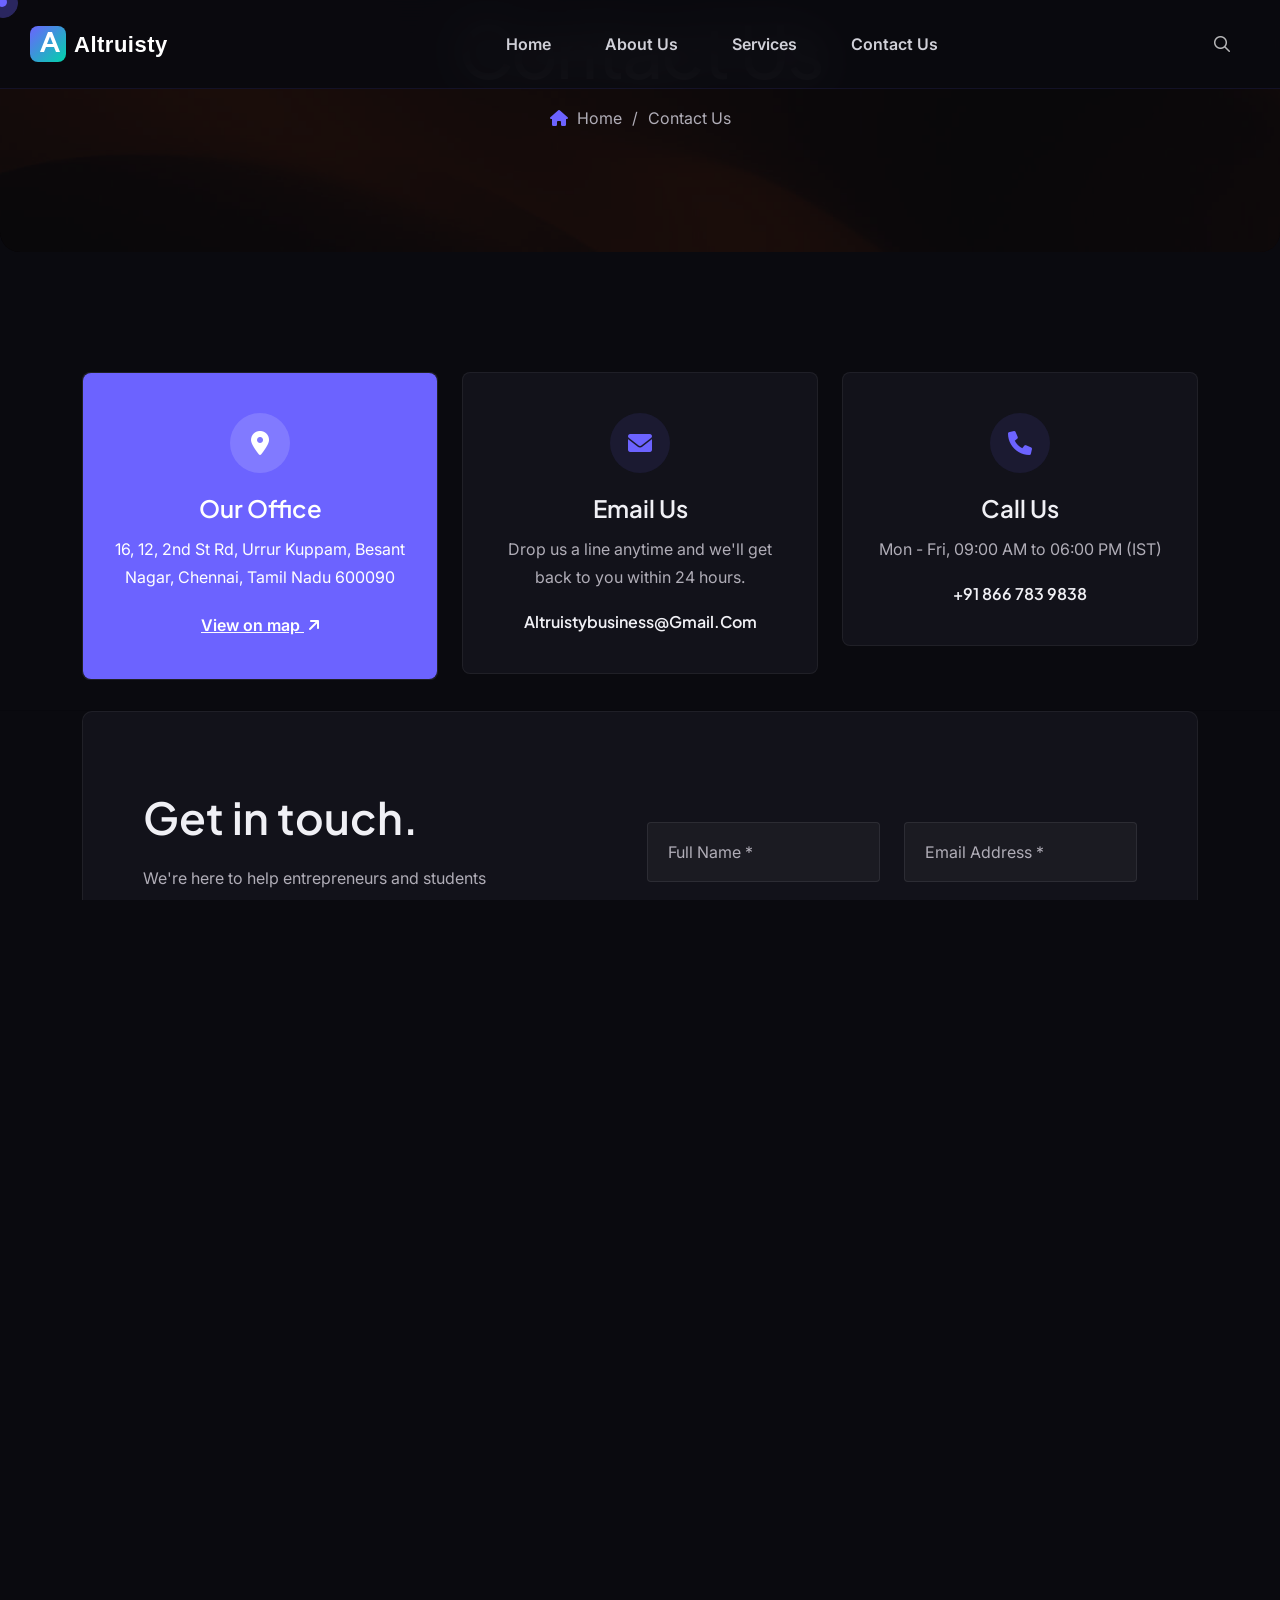
==== contact.html @ ba8b7175 "Final Commit" ====
﻿<!DOCTYPE html>
<html lang="en">
    <!--<< Header Area >>-->
    
<head>
        <!-- ========== Meta Tags ========== -->
        <meta charset="UTF-8">
        <meta http-equiv="X-UA-Compatible" content="IE=edge">
        <meta name="viewport" content="width=device-width, initial-scale=1">
        <meta name="author" content="Altruisty Innovation">
        <meta name="description" content="Altruisty - Empowering Future Leaders | Startup Services, Virtual Incubation &amp; Academic Empowerment">
        <!-- ======== Page title ============ -->
        <title>Altruisty - Empowering Future Leaders</title>
        <!--<< Favcion >>-->
        <link rel="shortcut icon" href="assets/img/favicon.svg">
        <!--<< Bootstrap min.css >>-->
        <link rel="stylesheet" href="assets/css/bootstrap.min.css">
        <!--<< All Min Css >>-->
        <link rel="stylesheet" href="assets/css/all.min.css">
        <!--<< Animate.css >>-->
        <link rel="stylesheet" href="assets/css/animate.css">
        <!--<< Magnific Popup.css >>-->
        <link rel="stylesheet" href="assets/css/magnific-popup.css">
        <!--<< MeanMenu.css >>-->
        <link rel="stylesheet" href="assets/css/meanmenu.css">
        <!--<< Swiper Bundle.css >>-->
        <link rel="stylesheet" href="assets/css/swiper-bundle.min.css">
        <!--<< Nice Select.css >>-->
        <link rel="stylesheet" href="assets/css/nice-select.css">
        <!--<< Main.css >>-->
        <link rel="stylesheet" href="assets/css/main.css">
    <!--<< Altruisty Dark Theme >>-->
    <link rel="stylesheet" href="assets/css/altruisty-dark.css?v=1771781971">
    </head>
    <body>

        <!-- Preloader Start -->
       <div id="preloader" class="preloader">
            <div class="animation-preloader">
                <div class="spinner">                
                </div>
                <div class="txt-loading">
                    <span data-text-preloader="A" class="letters-loading">A</span>
                    <span data-text-preloader="L" class="letters-loading">L</span>
                    <span data-text-preloader="T" class="letters-loading">T</span>
                    <span data-text-preloader="R" class="letters-loading">R</span>
                    <span data-text-preloader="U" class="letters-loading">U</span>
                    <span data-text-preloader="I" class="letters-loading">I</span>
                    <span data-text-preloader="S" class="letters-loading">S</span>
                    <span data-text-preloader="T" class="letters-loading">T</span>
                    <span data-text-preloader="Y" class="letters-loading">Y</span>
                </div>
                <p class="text-center">Loading</p>
            </div>
            <div class="loader">
                <div class="row">
                    <div class="col-3 loader-section section-left">
                        <div class="bg"></div>
                    </div>
                    <div class="col-3 loader-section section-left">
                        <div class="bg"></div>
                    </div>
                    <div class="col-3 loader-section section-right">
                        <div class="bg"></div>
                    </div>
                    <div class="col-3 loader-section section-right">
                        <div class="bg"></div>
                    </div>
                </div>
            </div>
        </div>

        <!-- Back To Top Start -->
        <button id="back-top" class="back-to-top">
            <i class="fa-regular fa-arrow-up"></i>
        </button>

        <!-- GT MouseCursor Start -->
        <div class="mouseCursor cursor-outer"></div>
        <div class="mouseCursor cursor-inner"></div>

       

        <!-- Header-Top Section Start -->
        <div class="header-top-section">
            <div class="container-fluid">
                <div class="header-top-wrapper">
                    <div class="header-left">
                         <ul class="list">
                            <li>
                                <i class="fa-solid fa-location-dot"></i>
                                Chennai, Tamil Nadu, India
                            </li>
                            <li>।</li>
                            <li>
                                <i class="fa-regular fa-envelope"></i>
                                <a href="mailto:altruistybusiness@gmail.com">altruistybusiness@gmail.com</a>
                            </li>
                        </ul>
                    </div>
                    <div class="header-right">
                        <span><i class="fa-regular fa-clock"></i> Mon–Fri 09:00 AM – 06:00 PM</span>
                            <div class="social-icon">
                            <a href="#"><i class="fa-brands fa-facebook-f"></i></a>
                            <a href="#"><i class="fa-brands fa-twitter"></i></a>
                            <a href="#"><i class="fa-brands fa-linkedin"></i></a>
                            <a href="#"><i class="fa-brands fa-instagram"></i></a>
                        </div>
                    </div>
                </div>
            </div>
        </div>

         <!-- Offcanvas Area Start -->
        <div class="fix-area">
            <div class="offcanvas__info">
                <div class="offcanvas__wrapper">
                    <div class="offcanvas__content">
                    <div class="offcanvas__top mb-5 d-flex justify-content-between align-items-center">
                        <div class="offcanvas__logo">
                            <a href="index.html">
                                <img src="assets/img/logo/white-logo.svg" alt="Altruisty Logo">
                            </a>
                        </div>
                        <div class="offcanvas__close">
                            <button><i class="fas fa-times"></i></button>
                        </div>
                    </div>
                    <p class="text d-none d-xl-block">
                        Altruisty is a community-driven platform dedicated to nurturing young talent and supporting entrepreneurs on their journey to success.
                    </p>
                    <div class="mobile-menu fix mb-3"></div>
                    <div class="offcanvas__contact d-xl-block">
                        <h4 class="d-xl-block">Contact Info</h4>
                        <ul class="d-xl-block">
                            <li class="d-flex align-items-center">
                                <div class="offcanvas__contact-icon">
                                    <i class="fal fa-map-marker-alt"></i>
                                </div>
                                <div class="offcanvas__contact-text">
                                    <a target="_blank" href="#">16, 12, 2nd St Rd, Urrur Kuppam, Besant Nagar, Chennai, Tamil Nadu 600090</a>
                                </div>
                            </li>
                            <li class="d-flex align-items-center">
                                <div class="offcanvas__contact-icon mr-15">
                                    <i class="fal fa-envelope"></i>
                                </div>
                                <div class="offcanvas__contact-text">
                                    <a href="mailto:altruistybusiness@gmail.com">altruistybusiness@gmail.com</a>
                                </div>
                            </li>
                            <li class="d-flex align-items-center">
                                <div class="offcanvas__contact-icon mr-15">
                                    <i class="fal fa-clock"></i>
                                </div>
                                <div class="offcanvas__contact-text">
                                    <a target="_blank" href="#">Mon - Fri, 09am - 06pm</a>
                                </div>
                            </li>
                            <li class="d-flex align-items-center">
                                <div class="offcanvas__contact-icon mr-15">
                                    <i class="far fa-phone"></i>
                                </div>
                                <div class="offcanvas__contact-text">
                                    <a href="tel:+918667839838">+91 866 783 9838</a>
                                </div>
                            </li>
                        </ul>
                        <div class="social-icon d-flex align-items-center">
                            <a href="#"><i class="fab fa-facebook-f"></i></a>
                            <a href="#"><i class="fab fa-twitter"></i></a>
                            <a href="#"><i class="fab fa-instagram"></i></a>
                            <a href="#"><i class="fab fa-linkedin-in"></i></a>
                        </div>
                    </div>
                </div>
            </div>
        </div>
    </div>
    <div class="offcanvas__overlay"></div>

        
        <!-- Header Section Start -->
        <header id="header-sticky" class="header-1">
            <div class="container-fluid">
                <div class="mega-menu-wrapper">
                    <div class="header-main">
                        <div class="header-left">
                            <div class="logo">
                            <a href="index.html" class="header-logo">
                                <img src="assets/img/logo/white-logo.svg" alt="logo-img">
                            </a>
                            <a href="index.html" class="header-logo-2">
                                <img src="assets/img/logo/black-logo.svg" alt="logo-img">
                            </a>
                        </div>
                        </div>
                        <div class="mean__menu-wrapper">
                                <div class="main-menu">
                                     <nav id="mobile-menu">
                                <ul>
                                    <li>
                                        <a href="index.html">Home</a>
                                    </li>
                                    <li>
                                        <a href="about.html">About Us</a>
                                    </li>
                                    <li class="has-dropdown">
                                        <a href="service.html">Services</a>
                                        <ul class="submenu">
                                            <li><a href="service.html">All Services</a></li>
                                            <li><a href="service-details.html">Service Details</a></li>
                                        </ul>
                                    </li>
                                    <li>
                                        <a href="contact.html">Contact Us</a>
                                    </li>
                                </ul>
                            </nav>
                                </div>
                            </div> 
                          <div class="header-right d-flex justify-content-end align-items-center">
                            <div class="menu_search">
                                <button class="search_btn"><i class="far fa-search"></i></button>
                            </div>
                            <div class="header-btn">
                                <span>
                                    <i class="fa-regular fa-phone-volume"></i>
                                    <a href="tel:+918667839838">+91 866 783 9838</a>
                                </span>
                                <div class="header-button">
                                <a href="contact.html" class="theme-btn">
                                   Get In Touch <i class="fa-solid fa-arrow-up-right"></i>
                                </a>
                            </div>
                            <div class="header__hamburger d-xl-none my-auto">
                                <div class="sidebar__toggle">
                                    <i class="fas fa-bars"></i>
                                </div>
                              </div>
                            </div>
                        </div>
                    </div>
                </div>
            </div>
        </header>

        <!-- start: Search Popup -->
        <div class="search_popup">
            <div class="container">
            <div class="row">
                <div class="col-xxl-12">
                <div class="search_wrapper">
                    <div class="search_top d-flex align-items-center">
                    <div class="search_logo">
                        <a href="index.html">
                        <img src="assets/img/logo/white-logo.svg" alt="img">
                        </a>
                    </div>
                    <div class="search_close">
                        <button type="button" class="search_close_btn">
                        <i class="fa-thin fa-times"></i>
                        </button>
                    </div>
                    </div>
                    <div class="search_form">
                    <form action="#">
                        <div class="search_input">
                        <input class="search-input-field" type="text" placeholder="Type here to search...">
                        <span class="search-focus-border"></span>
                        <button type="submit">
                            <svg width="20" height="20" viewBox="0 0 20 20" fill="none" xmlns="http://www.w3.org/2000/svg">
                            <path
                                d="M9.55 18.1C14.272 18.1 18.1 14.272 18.1 9.55C18.1 4.82797 14.272 1 9.55 1C4.82797 1 1 4.82797 1 9.55C1 14.272 4.82797 18.1 9.55 18.1Z"
                                stroke="currentColor" stroke-width="1.5" stroke-linecap="round" stroke-linejoin="round" />
                            <path d="M19.0002 19.0002L17.2002 17.2002" stroke="currentColor" stroke-width="1.5"
                                stroke-linecap="round" stroke-linejoin="round" />
                            </svg>
                        </button>
                        </div>
                    </form>
                    </div>
                </div>
                </div>
            </div>
            </div>
        </div>
        <div class="search-popup-overlay"></div>

        
        <div id="smooth-wrapper">
            <div id="smooth-content">

                <!-- Breadcrumb Section Start -->
                <div class="breadcrumb-wrapper bg-cover" style="background-image: url('assets/img/breadcrumb.jpg');">
                    <div class="container">
                        <div class="page-heading">
                            <div class="breadcrumb-sub-title">
                                <h1 class="text-white wow fadeInUp" data-wow-delay=".3s">Contact us</h1>
                            </div>
                            <ul class="breadcrumb-items wow fadeInUp" data-wow-delay=".5s">
                                <li>
                                    <a href="index.html">
                                        <i class="fa-solid fa-house"></i> Home
                                    </a>
                                </li>
                                <li>
                                    /
                                </li>
                                <li>
                                    Contact us
                                </li>
                            </ul>
                        </div>
                    </div>
                </div>
                
               <!-- Contact Info Section Start -->
                <section class="contact-info-section fix section-padding pb-0">
                    <div class="container">
                        <div class="row g-4">
                            <div class="col-xl-4 col-lg-4 col-md-6 wow fadeInUp" data-wow-delay=".3s">
                                <div class="contact-info-box active" style="flex-direction: column; padding: 40px 30px; text-align: center;">
                                    <div class="content" style="padding: 0;">
                                        <div style="width: 60px; height: 60px; background: rgba(255,255,255,0.15); border-radius: 50%; display: flex; align-items: center; justify-content: center; margin: 0 auto 20px; font-size: 24px;">
                                            <i class="fa-solid fa-location-dot" style="color: #fff;"></i>
                                        </div>
                                        <h2>Our Office</h2>
                                        <p style="max-width: 100%;">16, 12, 2nd St Rd, Urrur Kuppam, Besant Nagar, Chennai, Tamil Nadu 600090</p>
                                        <a href="https://maps.google.com/?q=Besant+Nagar+Chennai" target="_blank" class="view-btn" style="color: #fff !important;">
                                            View on map <i class="fa-solid fa-arrow-up-right"></i>
                                        </a>
                                    </div>
                                </div>
                            </div>
                            <div class="col-xl-4 col-lg-4 col-md-6 wow fadeInUp" data-wow-delay=".5s">
                                <div class="contact-info-box" style="flex-direction: column; padding: 40px 30px; text-align: center;">
                                    <div class="content" style="padding: 0;">
                                        <div style="width: 60px; height: 60px; background: rgba(108,99,255,0.1); border-radius: 50%; display: flex; align-items: center; justify-content: center; margin: 0 auto 20px; font-size: 24px;">
                                            <i class="fa-solid fa-envelope" style="color: var(--theme);"></i>
                                        </div>
                                        <h2>Email Us</h2>
                                        <p style="max-width: 100%;">Drop us a line anytime and we'll get back to you within 24 hours.</p>
                                        <h3>
                                            <a href="mailto:altruistybusiness@gmail.com">altruistybusiness@gmail.com</a>
                                        </h3>
                                    </div>
                                </div>
                            </div>
                            <div class="col-xl-4 col-lg-4 col-md-6 wow fadeInUp" data-wow-delay=".7s">
                                <div class="contact-info-box" style="flex-direction: column; padding: 40px 30px; text-align: center;">
                                    <div class="content" style="padding: 0;">
                                        <div style="width: 60px; height: 60px; background: rgba(108,99,255,0.1); border-radius: 50%; display: flex; align-items: center; justify-content: center; margin: 0 auto 20px; font-size: 24px;">
                                            <i class="fa-solid fa-phone" style="color: var(--theme);"></i>
                                        </div>
                                        <h2>Call Us</h2>
                                        <p style="max-width: 100%;">Mon - Fri, 09:00 AM to 06:00 PM (IST)</p>
                                        <h3>
                                            <a href="tel:+918667839838">+91 866 783 9838</a>
                                        </h3>
                                    </div>
                                </div>
                            </div>
                        </div>
                    </div>
                </section>

                <!-- Contact Section Start -->
                <section class="contact-inner-section-2 fix section-padding pt-0">
                    <div class="container">
                        <div class="contact-wrapper-inner">
                            <div class="row g-4">
                                    <div class="col-lg-5">
                                        <div class="contact-left-items">
                                            <h2>Get in touch.</h2>
                                            <p>
                                                We're here to help entrepreneurs and students achieve their dreams. We begin by assessing your current.
                                            </p>
                                            <div class="icon-item">
                                                <div class="icon">
                                                    <i class="fa-solid fa-phone"></i>
                                                </div>
                                                <h3>
                                                    <a href="tel:+918667839838">+91 866 783 9838</a>
                                                </h3>
                                            </div>
                                            <div class="icon-item">
                                                <div class="icon">
                                                    <i class="fa-solid fa-envelope"></i>
                                                </div>
                                                <h3>
                                                    <a href="mailto:altruistybusiness@gmail.com">altruistybusiness@gmail.com</a>
                                                </h3>
                                            </div>
                                            <div class="icon-item style-2">
                                                <div class="icon">
                                                    <i class="fa-solid fa-location-dot"></i>
                                                </div>
                                                <h3>
                                                    16, 12, 2nd St Rd, Urrur Kuppam, <br> Besant Nagar, Chennai, Tamil Nadu 600090
                                                </h3>
                                            </div>
                                        </div>
                                    </div>
                                    <div class="col-lg-7">
                                        <div class="contact-right-items">
                                            <form action="contact.html" id="contact-form" class="contact-form-box">
                                                <div class="row g-4 align-items-center">
                                                    <div class="col-lg-6 col-md-6 wow fadeInUp" data-wow-delay=".3s">
                                                        <div class="form-clt">
                                                            <input type="text" placeholder="Full name *">
                                                        </div>
                                                    </div>
                                                    <div class="col-lg-6 col-md-6 wow fadeInUp" data-wow-delay=".5s">
                                                        <div class="form-clt">
                                                            <input type="text" placeholder="Email address *">
                                                        </div>
                                                    </div>
                                                    <div class="col-lg-6 col-md-6 wow fadeInUp" data-wow-delay=".3s">
                                                        <div class="form-clt">
                                                            <input type="text" placeholder="Phone number *">
                                                        </div>
                                                    </div>
                                                    <div class="col-lg-6 col-md-6 wow fadeInUp" data-wow-delay=".5s">
                                                        <div class="form-clt">
                                                            <div class="form">
                                                                <select class="single-select w-100">
                                                                    <option>Select a service</option>
                                                                    <option>Startup Incubation</option>
                                                                    <option>Software Development</option>
                                                                    <option>Business Development</option>
                                                                    <option>Virtual Incubation</option>
                                                                    <option>Academic Empowerment</option>
                                                                    <option>Mentorship &amp; Training</option>
                                                                </select>
                                                            </div>
                                                        </div>
                                                    </div>
                                                    <div class="col-lg-12 wow fadeInUp" data-wow-delay=".3s">
                                                        <div class="form-clt">
                                                            <textarea name="message" placeholder="Type your message"></textarea>
                                                        </div>
                                                    </div>
                                                    <div class="col-lg-12 wow fadeInUp" data-wow-delay=".5s">
                                                        <button type="submit" class="theme-btn wow fadeInUp" data-wow-delay=".5s">
                                                            Submit now <i class="fa-solid fa-arrow-up-right"></i>
                                                        </button>
                                                    </div>
                                                </div>
                                            </form>
                                        </div>
                                    </div>
                                </div>
                        </div>
                    </div>
                </section>

                <!-- Footer Section Start -->
                <footer class="footer-section fix">
                <div class="footer-area">
                    <div class="container">
                        <div class="footer-widget-wrapper style-5">
                            <div class="footer-top-content">
                                <div class="section-title mb-0">
                                    <h2 class="text-anim text-white">Let's Build Together</h2>
                                </div>
                                <a class="theme-btn-main tw-hover-btn" href="contact.html">
                                    <span class="theme-btn-text"><i class="fa-solid fa-arrow-up-right"></i></span>
                                    <span class="theme-btn-text"> Get In <span class="theme-btn-icon"></span> Touch </span>
                                    <i class="tw-btn-circle-dot"></i>
                                </a>
                            </div>
                            <div class="row justify-content-between">
                                <div class="col-xl-4 col-lg-5 col-md-6 wow fadeInUp" data-wow-delay=".2s">
                                    <div class="footer-widget-items">
                                        <div class="widget-head">
                                            <a href="index.html" class="footer-logo">
                                                <img src="assets/img/logo/white-logo.svg" alt="Altruisty Logo">
                                            </a>
                                        </div>
                                        <div class="footer-content">
                                            <p>Altruisty is a community-driven platform dedicated to nurturing young talent and supporting entrepreneurs. Bridging education and real-world experience.</p>
                                            <div class="social-icon">
                                                <a href="#"><i class="fa-brands fa-facebook-f"></i></a>
                                                <a href="#"><i class="fa-brands fa-linkedin-in"></i></a>
                                                <a href="#"><i class="fa-brands fa-instagram"></i></a>
                                                <a href="#"><i class="fa-brands fa-twitter"></i></a>
                                            </div>
                                        </div>
                                    </div>
                                </div>
                                <div class="col-xl-2 col-lg-3 col-md-6 wow fadeInUp" data-wow-delay=".4s">
                                    <div class="footer-widget-items">
                                        <div class="widget-head">
                                            <h3>Company</h3>
                                        </div>
                                        <ul class="list-area">
                                            <li><a href="index.html">Home</a></li>
                                            <li><a href="about.html">About Us</a></li>
                                            <li><a href="service.html">Services</a></li>
                                            <li><a href="faq.html">FAQ</a></li>
                                            <li><a href="contact.html">Contact Us</a></li>
                                        </ul>
                                    </div>
                                </div>
                                <div class="col-xl-3 ps-lg-5 col-lg-4 col-md-6 wow fadeInUp" data-wow-delay=".6s">
                                    <div class="footer-widget-items">
                                        <div class="widget-head">
                                            <h3>Services</h3>
                                        </div>
                                        <ul class="list-area">
                                            <li><a href="service-details.html">Virtual Incubation</a></li>
                                            <li><a href="service-details.html">Software Solutions</a></li>
                                            <li><a href="service-details.html">Business Solutions</a></li>
                                            <li><a href="service-details.html">Mentorship &amp; Training</a></li>
                                            <li><a href="service-details.html">Education Empowerment</a></li>
                                        </ul>
                                    </div>
                                </div>
                                <div class="col-xl-3 col-lg-6 col-md-6 wow fadeInUp" data-wow-delay=".8s">
                                    <div class="footer-widget-items">
                                        <div class="widget-head">
                                            <h3>Newsletter</h3>
                                        </div>
                                        <div class="footer-content">
                                            <p>Feel free to reach out if you want to collaborate with us, or simply have a chat.</p>
                                        </div>
                                        <div class="contact-item">
                                            <form action="#">
                                                <input type="text" placeholder="Email address">
                                            </form>
                                            <button type="submit" class="theme-btn w-100">Subscribe Now <i class="fa-solid fa-arrow-up-right"></i></button>
                                        </div>
                                    </div>
                                </div>
                            </div>
                        </div>
                        <div class="footer-bottom-wrapper">
                            <p class="wow fadeInUp" data-wow-delay=".3s">&copy; 2024-26 <span>Altruisty.</span> All rights reserved.</p>
                            <ul class="footer-list wow fadeInUp" data-wow-delay=".7s">
                                <li><a href="contact.html">Privacy Policy</a></li>
                                <li>|</li>
                                <li><a href="contact.html">Terms &amp; Conditions</a></li>
                            </ul>
                        </div>
                    </div>
                </div>
            </footer>

            </div>
        </div>

       

        
        <!--<< All JS Plugins >>-->
        <script src="assets/js/jquery-3.7.1.min.js"></script>
        <!--<< Viewport Js >>-->
        <script src="assets/js/viewport.jquery.js"></script>
        <!--<< Bootstrap Js >>-->
        <script src="assets/js/bootstrap.bundle.min.js"></script>
        <!--<< Gsap Min Js >>-->
        <script src="assets/js/gsap.min.js"></script>
        <!--<< ScrollTrigger Min Js >>-->
        <script src="assets/js/ScrollTrigger.min.js"></script>
        <!--<< ScrollSmoother Min Js >>-->
        <script src="assets/js/ScrollSmoother.min.js"></script>
        <!--<< ScrollToPlugin Min Js >>-->
        <script src="assets/js/ScrollToPlugin.min.js"></script>
        <!--<< SplitText Min Js >>-->
        <script src="assets/js/SplitText.min.js"></script>
        <!--<< TextPlugin Min Js >>-->
        <script src="assets/js/TextPlugin.js"></script>
         <!--<< Chroma Min Js >>-->
        <script src="assets/js/chroma.min.js"></script>
        <!--<< nice-selec Js >>-->
        <script src="assets/js/jquery.nice-select.min.js"></script>
        <!--<< Waypoints Js >>-->
        <script src="assets/js/jquery.waypoints.js"></script>
        <!--<< Counterup Js >>-->
        <script src="assets/js/jquery.counterup.min.js"></script>
        <!--<< Swiper Slider Js >>-->
        <script src="assets/js/swiper-bundle.min.js"></script>
        <!--<< MeanMenu Js >>-->
        <script src="assets/js/jquery.meanmenu.min.js"></script>
        <!--<< Parallaxie Js >>-->
        <script src="assets/js/parallaxie.js"></script>
        <!--<< Magnific Popup Js >>-->
        <script src="assets/js/jquery.magnific-popup.min.js"></script>
        <!--<< Wow Animation Js >>-->
        <script src="assets/js/wow.min.js"></script>
        <!--<< Ajax Mail Js >>-->
        <script src="assets/js/ajax-mail.js"></script>
        <!--<< Main.js >>-->
        <script src="assets/js/main.js"></script>
    </body>

</html>
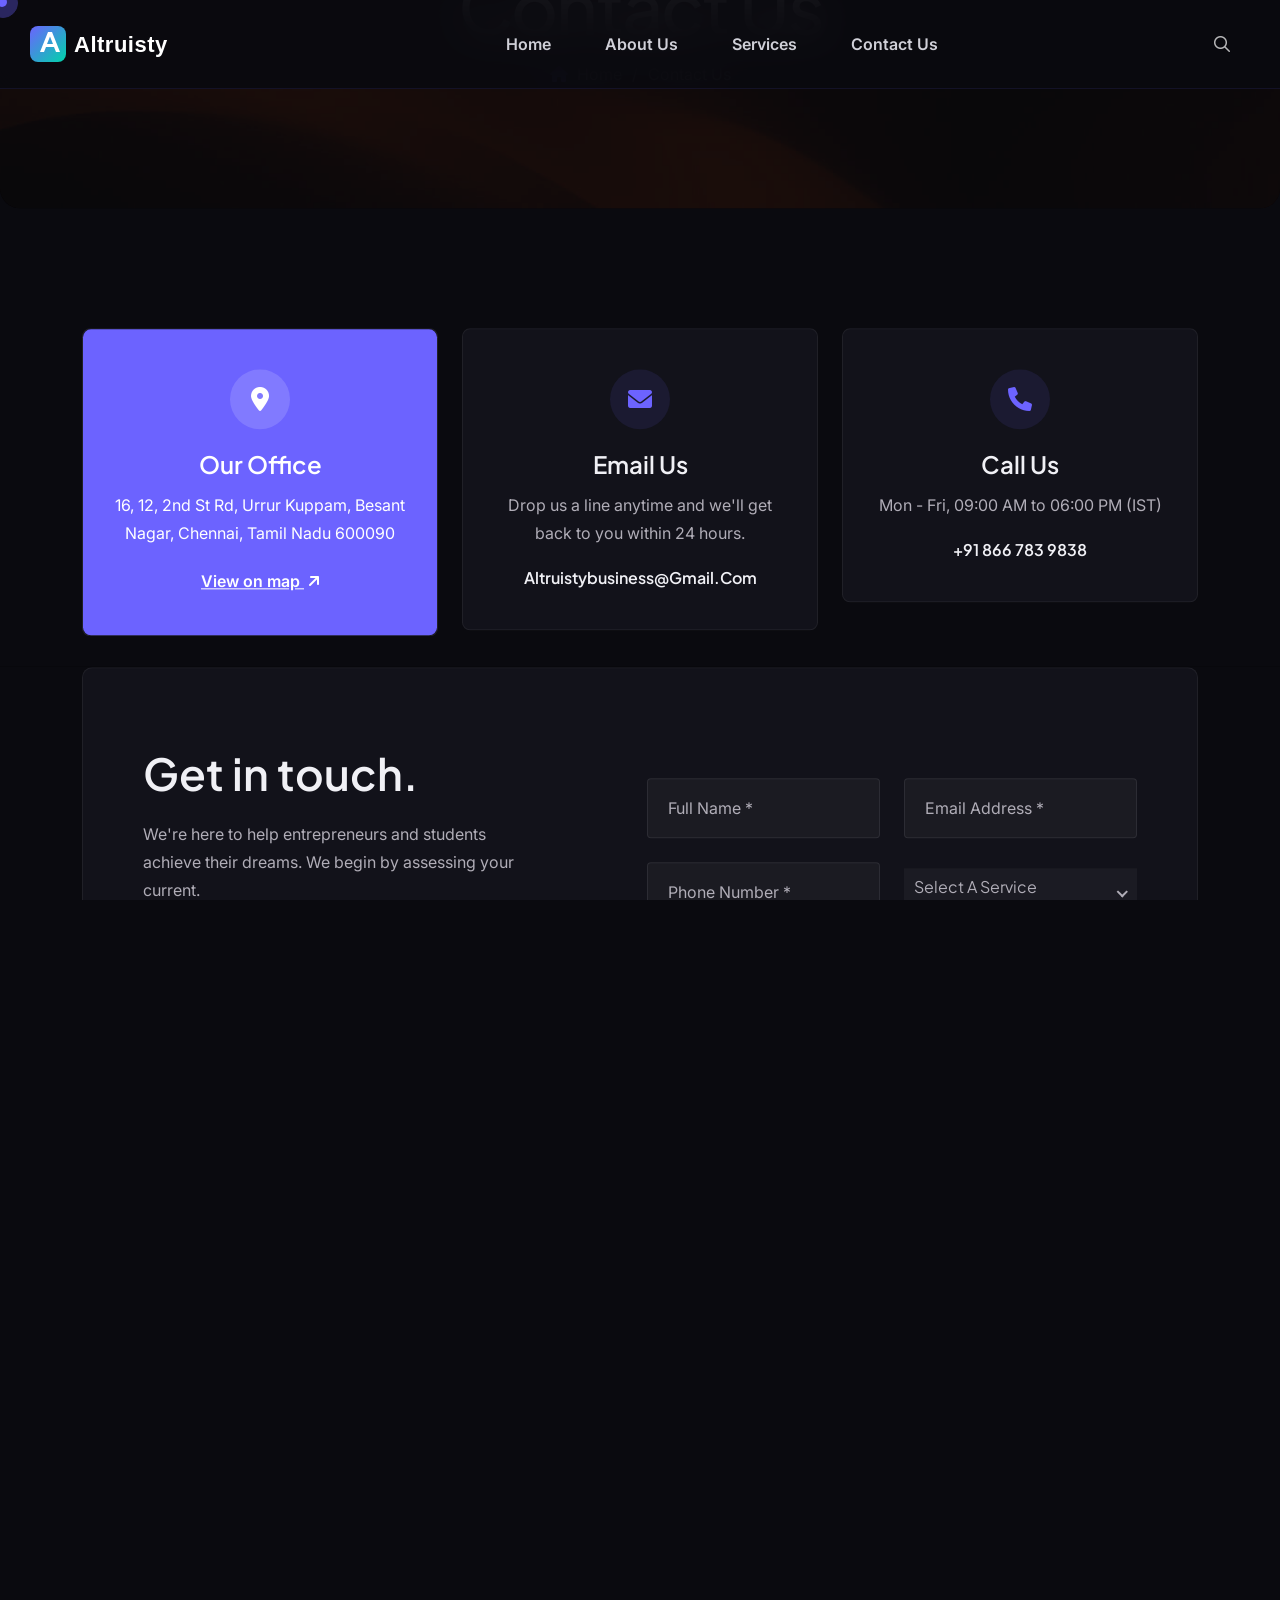
==== commit b84928d2: "Repair the contact form and add Vercel config The contact form could not work and gave no sign of fa" ====
--- a/contact.html
+++ b/contact.html
@@ -408,23 +408,23 @@
                                                 <div class="row g-4 align-items-center">
                                                     <div class="col-lg-6 col-md-6 wow fadeInUp" data-wow-delay=".3s">
                                                         <div class="form-clt">
-                                                            <input type="text" placeholder="Full name *">
+                                                            <input type="text" name="name" placeholder="Full name *" required>
                                                         </div>
                                                     </div>
                                                     <div class="col-lg-6 col-md-6 wow fadeInUp" data-wow-delay=".5s">
                                                         <div class="form-clt">
-                                                            <input type="text" placeholder="Email address *">
+                                                            <input type="email" name="email" placeholder="Email address *" required>
                                                         </div>
                                                     </div>
                                                     <div class="col-lg-6 col-md-6 wow fadeInUp" data-wow-delay=".3s">
                                                         <div class="form-clt">
-                                                            <input type="text" placeholder="Phone number *">
+                                                            <input type="tel" name="phone" placeholder="Phone number *" required>
                                                         </div>
                                                     </div>
                                                     <div class="col-lg-6 col-md-6 wow fadeInUp" data-wow-delay=".5s">
                                                         <div class="form-clt">
                                                             <div class="form">
-                                                                <select class="single-select w-100">
+                                                                <select class="single-select w-100" name="service">
                                                                     <option>Select a service</option>
                                                                     <option>Startup Incubation</option>
                                                                     <option>Software Development</option>
@@ -438,13 +438,14 @@
                                                     </div>
                                                     <div class="col-lg-12 wow fadeInUp" data-wow-delay=".3s">
                                                         <div class="form-clt">
-                                                            <textarea name="message" placeholder="Type your message"></textarea>
+                                                            <textarea name="message" placeholder="Type your message" required></textarea>
                                                         </div>
                                                     </div>
                                                     <div class="col-lg-12 wow fadeInUp" data-wow-delay=".5s">
                                                         <button type="submit" class="theme-btn wow fadeInUp" data-wow-delay=".5s">
                                                             Submit now <i class="fa-solid fa-arrow-up-right"></i>
                                                         </button>
+                                                        <div class="form-message" role="status" aria-live="polite"></div>
                                                     </div>
                                                 </div>
                                             </form>
--- a/assets/css/altruisty-dark.css
+++ b/assets/css/altruisty-dark.css
@@ -79,6 +79,17 @@
 .offcanvas__contact .social-icon a:hover { background: var(--theme) !important; color: #fff !important; }
 .offcanvas__overlay { background: rgba(0,0,0,0.7) !important; }
 
+/* Mobile menu (meanmenu) text visibility */
+.mean-container .mean-nav ul li a {
+  color: #d0d0d8 !important;
+  border-bottom: 1px solid rgba(255,255,255,0.08) !important;
+}
+.mean-container .mean-nav ul li a:hover { color: var(--theme) !important; }
+.mean-container .mean-nav ul li a.mean-expand { color: var(--theme) !important; }
+.mean-container .mean-nav ul li .submenu li a { color: var(--text) !important; }
+.mean-container .mean-nav ul li .submenu li a:hover { color: var(--theme) !important; }
+.mobile-menu { border-color: rgba(255,255,255,0.06) !important; }
+
 @media (max-width: 480px) {
   .offcanvas__info { width: 100% !important; }
 }
@@ -777,3 +788,20 @@
 .sidebar-widget-image .content p { color: rgba(255,255,255,0.8) !important; }
 .sidebar-widget-image .content .icon-item .icon { background: rgba(255,255,255,0.15) !important; }
 .sidebar-widget-image .content .icon-item h3 a { color: #fff !important; }
+
+
+/* Contact form status messages */
+.form-message {
+    margin-top: 18px;
+    font-size: 15px;
+    line-height: 1.5;
+    min-height: 1em;
+}
+
+.form-message.success {
+    color: #4ade80;
+}
+
+.form-message.error {
+    color: #f87171;
+}
